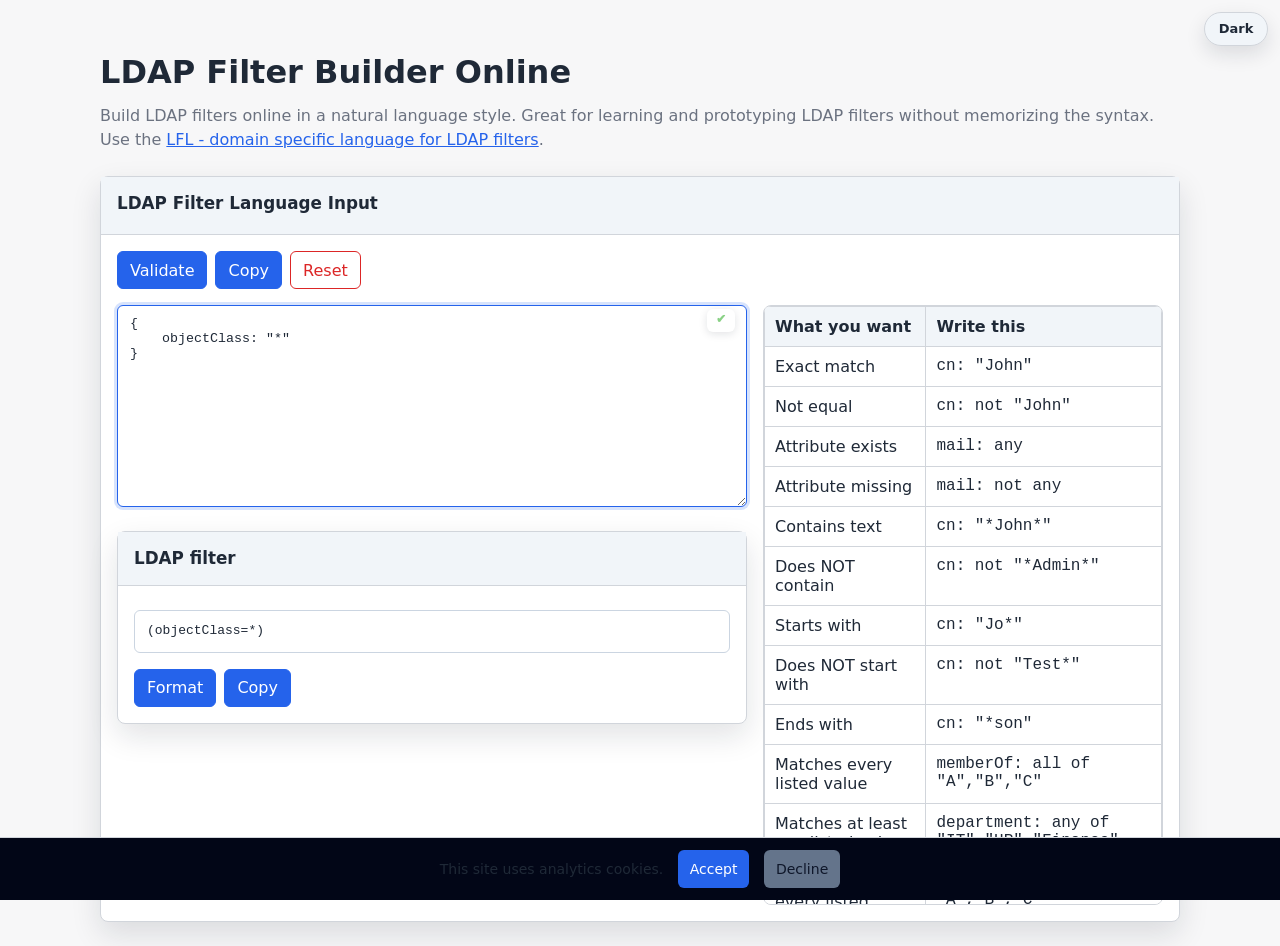
==== builder.html @ ffda8c88 "Add MIT license and source file license headers" ====
<!--
MIT License

Copyright (c) 2026 ldap-toolz contributors

Permission is hereby granted, free of charge, to any person obtaining a copy
of this software and associated documentation files (the "Software"), to deal
in the Software without restriction, including without limitation the rights
to use, copy, modify, merge, publish, distribute, sublicense, and/or sell
copies of the Software, and to permit persons to whom the Software is
furnished to do so, subject to the following conditions:

The above copyright notice and this permission notice shall be included in all
copies or substantial portions of the Software.

THE SOFTWARE IS PROVIDED "AS IS", WITHOUT WARRANTY OF ANY KIND, EXPRESS OR
IMPLIED, INCLUDING BUT NOT LIMITED TO THE WARRANTIES OF MERCHANTABILITY,
FITNESS FOR A PARTICULAR PURPOSE AND NONINFRINGEMENT. IN NO EVENT SHALL THE
AUTHORS OR COPYRIGHT HOLDERS BE LIABLE FOR ANY CLAIM, DAMAGES OR OTHER
LIABILITY, WHETHER IN AN ACTION OF CONTRACT, TORT OR OTHERWISE, ARISING FROM,
OUT OF OR IN CONNECTION WITH THE SOFTWARE OR THE USE OR OTHER DEALINGS IN THE
SOFTWARE.
-->

﻿<!DOCTYPE html>
<html lang="en">
<head>
    <meta charset="utf-8" />
    <meta name="viewport" content="width=device-width, initial-scale=1" />
    <title>LDAP Filter Builder Online</title>
    <meta name="description" content="Build LDAP filters online in a natural language style. Great for learning and prototyping LDAP filters without memorizing the syntax.">
    <link rel="icon" href="./favicon.ico" sizes="any">
    <link rel="icon" href="./favicon.png" type="image/png" sizes="32x32">
    <link rel="icon" href="./favicon.png" type="image/png" sizes="16x16">
    <link href="./app.css" rel="stylesheet" />
    <script src="./theme.js" defer></script>
    <script src="./dsl-parser.js"></script>
    <script src="./ldap-parser.js"></script>
</head>
<body>
    <div class="container">
        <div class="mb-4">
            <h1>LDAP Filter Builder Online</h1>
            <p class="text-muted">
                Build LDAP filters online in a natural language style. Great for learning and prototyping LDAP filters without memorizing the syntax.<br />Use the <a href="./dsl-manual.html" target="_blank">LFL - domain specific language for LDAP filters</a>.
            </p>
        </div>

        <div class="card shadow-sm">
            <div class="card-header">
                <h5 class="mb-1">LDAP Filter Language Input</h5>
                <small class="text-muted"></small>
            </div>
            <div class="card-body">
                <div class="mb-3 d-flex flex-wrap gap-2">
                    <button class="btn btn-primary" id="dslParseBtn">Validate</button>
                    <button class="btn btn-primary float" id="dslCopyBtn">Copy</button>
                    <button class="btn btn-outline-danger" id="dslClearBtn">Reset</button>
                </div>
                <div class="builder-layout">
                    <div>
                        <div class="position-relative">
                            <textarea id="dslInput" class="form-control" rows="12" spellcheck="false">
                            </textarea>
                            <span id="dslStatusBadge" class="badge bg-secondary status-inline">
                                Ready
                            </span>
                        </div>

                        <div>
                            <div id="dslError" class="mt-3 d-none">
                                <div id="dslErrorMessage" class="text-danger"></div>
                                <pre id="dslErrorCaret" class="caret-line mb-0"></pre>
                            </div>
                        </div>

                        <div class="card shadow-sm mt-4">
                            <div class="card-header">
                                <h5 class="card-title">LDAP filter</h5>
                            </div>
                            <div class="card-body">
                                <div id="ldapFilter" class="caret-line form-control"></div>

                                <div class="mt-3 d-flex flex-wrap gap-2">
                                    <button class="btn btn-primary float" id="ldapFormatBtn">Format</button>
                                    <button class="btn btn-primary float" id="btnCopy">Copy</button>
                                </div>
                            </div>
                        </div>
                    </div>

                    <div class="cheat-sheet">
                        <table title="LFL cheat sheet">
                            <tr><th>What you want</th><th>Write this</th></tr>
                            <tr><td>Exact match</td><td><code>cn: "John"</code></td></tr>
                            <tr><td>Not equal</td><td><code>cn: not "John"</code></td></tr>
                            <tr><td>Attribute exists</td><td><code>mail: any</code></td></tr>
                            <tr><td>Attribute missing</td><td><code>mail: not any</code></td></tr>
                            <tr><td>Contains text</td><td><code>cn: "*John*"</code></td></tr>
                            <tr><td>Does NOT contain</td><td><code>cn: not "*Admin*"</code></td></tr>
                            <tr><td>Starts with</td><td><code>cn: "Jo*"</code></td></tr>
                            <tr><td>Does NOT start with</td><td><code>cn: not "Test*"</code></td></tr>
                            <tr><td>Ends with</td><td><code>cn: "*son"</code></td></tr>
                            <tr><td>Matches every listed value</td><td><code>memberOf: all of "A","B","C"</code></td></tr>
                            <tr><td>Matches at least one listed value</td><td><code>department: any of "IT","HR","Finance"</code></td></tr>
                            <tr><td>Does NOT match every listed value</td><td><code>memberOf: not all of "A","B","C"</code></td></tr>
                            <tr><td>Does NOT match any listed value</td><td><code>department: not any of "IT","HR","Finance"</code></td></tr>
                            <tr><td>Approximately matches (fuzzy)</td><td><code>cn: similar to "Jon"</code></td></tr>
                            <tr><td>Does NOT approximately match</td><td><code>cn: not similar to "Jon"</code></td></tr>
                            <tr><td>Greater than or equal</td><td><code>age: &gt;= "18"</code></td></tr>
                            <tr><td>Less than or equal</td><td><code>age: &lt;= "65"</code></td></tr>
                            <tr><td>Less than</td><td><code>age: &lt; "18"</code></td></tr>
                            <tr><td>Greater than</td><td><code>age: &gt; "65"</code></td></tr>
                        </table>
                    </div>
                </div>
            </div>
        </div>

    </div>

    <div id="cookie-banner">
        This site uses analytics cookies.
        <button id="accept-cookies" class="btn btn-primary">Accept</button>
        <button id="decline-cookies" class="btn btn-secondary">Decline</button>
    </div>
    <script src="./ga.js"></script>

    <script src="./builder.js"></script>
</body>
</html>
---- app.css ----
/*
MIT License

Copyright (c) 2026 ldap-toolz contributors

Permission is hereby granted, free of charge, to any person obtaining a copy
of this software and associated documentation files (the "Software"), to deal
in the Software without restriction, including without limitation the rights
to use, copy, modify, merge, publish, distribute, sublicense, and/or sell
copies of the Software, and to permit persons to whom the Software is
furnished to do so, subject to the following conditions:

The above copyright notice and this permission notice shall be included in all
copies or substantial portions of the Software.

THE SOFTWARE IS PROVIDED "AS IS", WITHOUT WARRANTY OF ANY KIND, EXPRESS OR
IMPLIED, INCLUDING BUT NOT LIMITED TO THE WARRANTIES OF MERCHANTABILITY,
FITNESS FOR A PARTICULAR PURPOSE AND NONINFRINGEMENT. IN NO EVENT SHALL THE
AUTHORS OR COPYRIGHT HOLDERS BE LIABLE FOR ANY CLAIM, DAMAGES OR OTHER
LIABILITY, WHETHER IN AN ACTION OF CONTRACT, TORT OR OTHERWISE, ARISING FROM,
OUT OF OR IN CONNECTION WITH THE SOFTWARE OR THE USE OR OTHER DEALINGS IN THE
SOFTWARE.
*/

* {
    box-sizing: border-box;
}

:root {
    color-scheme: dark;
    --bg: #0f172a;
    --panel: #111827;
    --panel-soft: #172033;
    --text: #e5e7eb;
    --muted: #9ca3af;
    --border: #334155;
    --primary: #60a5fa;
    --primary-hover: #3b82f6;
    --primary-text: #07111f;
    --danger: #f87171;
    --danger-hover: #ef4444;
    --secondary: #94a3b8;
    --secondary-hover: #cbd5e1;
    --control-bg: #0b1220;
    --control-border: #475569;
    --focus-ring: rgba(96, 165, 250, 0.25);
    --shadow: rgba(0, 0, 0, 0.35);
}

:root[data-theme="light"] {
    color-scheme: light;
    --bg: #f7f7f8;
    --panel: #ffffff;
    --panel-soft: #f1f5f9;
    --text: #1f2937;
    --muted: #6b7280;
    --border: #d1d5db;
    --primary: #2563eb;
    --primary-hover: #1d4ed8;
    --primary-text: #ffffff;
    --danger: #dc2626;
    --danger-hover: #b91c1c;
    --secondary: #64748b;
    --secondary-hover: #475569;
    --control-bg: #ffffff;
    --control-border: #cbd5e1;
    --focus-ring: rgba(37, 99, 235, 0.18);
    --shadow: rgba(15, 23, 42, 0.12);
}

body {
    margin: 0;
    padding: 24px;
    background: var(--bg);
    color: var(--text);
    font-family: system-ui, -apple-system, BlinkMacSystemFont, "Segoe UI", sans-serif;
    line-height: 1.5;
}

a {
    color: var(--primary);
}

a:hover {
    color: var(--secondary-hover);
}

h1,
h5,
p {
    margin-top: 0;
}

h1 {
    margin-bottom: 8px;
    font-size: 2rem;
}

h2 {
    margin-top: 32px;
    border-bottom: 1px solid var(--border);
    padding-bottom: 6px;
}

h5 {
    font-size: 1.05rem;
}

pre {
    padding: 12px;
    overflow-x: auto;
    border: 1px solid var(--border);
    border-radius: 8px;
    background: var(--control-bg);
    color: var(--text);
}

code {
    font-family: ui-monospace, SFMono-Regular, Menlo, Consolas, monospace;
}

table {
    width: 100%;
    border-collapse: collapse;
}

th,
td {
    padding: 10px;
    border: 1px solid var(--border);
    vertical-align: top;
}

th {
    background: var(--panel-soft);
    text-align: left;
}

.container {
    width: min(100%, 1080px);
    margin: 0 auto;
}

.manual {
    width: min(100%, 980px);
    margin: 0 auto;
    padding-bottom: 32px;
}

.note {
    margin: 16px 0;
    padding: 10px 12px;
    border-left: 4px solid var(--primary);
    border-radius: 0 8px 8px 0;
    background: rgba(96, 165, 250, 0.12);
}

.row {
    display: flex;
    flex-wrap: wrap;
    margin-left: -8px;
    margin-right: -8px;
}

.row > * {
    width: 100%;
    padding-left: 8px;
    padding-right: 8px;
}

.g-3 {
    row-gap: 16px;
}

.col-12 {
    flex: 0 0 100%;
    max-width: 100%;
}

.card {
    background: var(--panel);
    border: 1px solid var(--border);
    border-radius: 8px;
}

.card-header {
    padding: 14px 16px;
    border-bottom: 1px solid var(--border);
    background: var(--panel-soft);
}

.card-body {
    padding: 16px;
}

.card-title {
    margin-bottom: 0;
}

.card-subtitle,
.text-muted {
    color: var(--muted);
}

.shadow-sm {
    box-shadow: 0 12px 30px var(--shadow);
}

.btn {
    display: inline-flex;
    align-items: center;
    justify-content: center;
    min-height: 38px;
    padding: 8px 12px;
    border: 1px solid transparent;
    border-radius: 6px;
    background: transparent;
    color: var(--text);
    font: inherit;
    line-height: 1.2;
    text-decoration: none;
    cursor: pointer;
}

.btn-primary {
    background: var(--primary);
    border-color: var(--primary);
    color: var(--primary-text);
}

.btn-primary:hover {
    background: var(--primary-hover);
    border-color: var(--primary-hover);
    color: #fff;
}

.btn-secondary,
.btn-outline-secondary {
    border-color: var(--secondary);
    color: var(--secondary);
}

.btn-secondary {
    background: var(--secondary);
    color: #0f172a;
}

.btn-secondary:hover,
.btn-outline-secondary:hover {
    background: var(--secondary-hover);
    border-color: var(--secondary-hover);
    color: #0f172a;
}

.btn-outline-danger {
    border-color: var(--danger);
    color: var(--danger);
}

.btn-outline-danger:hover {
    background: var(--danger-hover);
    border-color: var(--danger-hover);
    color: #fff;
}

.form-control {
    display: block;
    width: 100%;
    padding: 10px 12px;
    border: 1px solid var(--control-border);
    border-radius: 6px;
    background: var(--control-bg);
    color: var(--text);
}

.form-control:focus {
    border-color: var(--primary);
    box-shadow: 0 0 0 3px var(--focus-ring);
    outline: none;
}

.form-control::placeholder {
    color: var(--muted);
}

.badge {
    display: inline-block;
}

.bg-secondary {
    background: var(--secondary);
    color: #0f172a;
}

.text-danger {
    color: var(--danger);
}

.position-relative {
    position: relative;
}

.d-flex {
    display: flex;
}

.flex-wrap {
    flex-wrap: wrap;
}

.gap-2 {
    gap: 8px;
}

.d-none {
    display: none !important;
}

.mb-0 {
    margin-bottom: 0;
}

.mb-1 {
    margin-bottom: 4px;
}

.mb-2 {
    margin-bottom: 8px;
}

.mb-3 {
    margin-bottom: 16px;
}

.mb-4 {
    margin-bottom: 24px;
}

.mt-3 {
    margin-top: 16px;
}

.mt-4 {
    margin-top: 24px;
}

.me-2 {
    margin-right: 8px;
}

.list {
    margin: 0;
    padding-left: 20px;
}

textarea {
    font-family: ui-monospace, SFMono-Regular, Menlo, Consolas, monospace;
}

.ast-node {
    cursor: pointer;
    user-select: none;
}

.ast-children {
    margin-left: 16px;
    display: none;
}

.ast-node.open > .ast-children {
    display: block;
}

.ast-label {
    font-weight: 600;
}

.status-inline {
    position: absolute;
    top: 4px;
    right: 12px;
    z-index: 2;
    padding: 4px 9px;
    border-radius: 6px;
    font-size: 12px;
    font-family: ui-monospace, SFMono-Regular, Menlo, Consolas, monospace;
    font-weight: 600;
    line-height: 1.2;
    background: transparent;
    color: var(--text);
    box-shadow: 0 2px 8px var(--shadow);
    pointer-events: none;
}

    .status-inline .icon {
        font-weight: 700;
    }

    .status-inline.error .icon {
        color: #f48771; /* VSCode-like red */
    }

    .status-inline.ok .icon {
        color: #89d185;
    }

    .status-inline.warn .icon {
        color: #cca700;
    }

.caret-line {
    margin-top: 8px;
    white-space: pre-wrap;
    word-break: break-word;
    font: 13px/1.55 ui-monospace, SFMono-Regular, Menlo, Consolas, monospace;
    color: var(--text);
}

#cookie-banner {
    position: fixed;
    bottom: 0;
    left: 0;
    right: 0;
    background: #020617;
    color: var(--text);
    border-top: 1px solid var(--border);
    padding: 12px;
    font-size: 14px;
    display: none;
    z-index: 9999;
    text-align: center;
}

    #cookie-banner button {
        margin-left: 10px;
        padding: 6px 12px;
        border: none;
        cursor: pointer;
    }

.syntax-tree {
    font-size: 9px;
}

.theme-toggle {
    position: fixed;
    top: 12px;
    right: 12px;
    z-index: 10000;
    min-width: 64px;
    min-height: 34px;
    padding: 6px 10px;
    border: 1px solid var(--border);
    border-radius: 999px;
    background: var(--panel-soft);
    color: var(--text);
    box-shadow: 0 8px 20px var(--shadow);
    font: 600 13px/1.2 system-ui, -apple-system, BlinkMacSystemFont, "Segoe UI", sans-serif;
    cursor: pointer;
}

.theme-toggle:hover {
    border-color: var(--primary);
    color: var(--primary);
}

.builder-layout {
    display: grid;
    grid-template-columns: minmax(0, 1fr) 400px;
    gap: 16px;
    align-items: start;
}

.cheat-sheet {
    border: 1px solid var(--border);
    border-radius: 8px;
    background: var(--control-bg);
    font-size: 0.8rem;
    max-height: 600px;
    overflow-y: auto;
}

button.float {
    float: right;
}

@media (max-width: 960px) {
    .builder-layout {
        grid-template-columns: 1fr;
    }
}
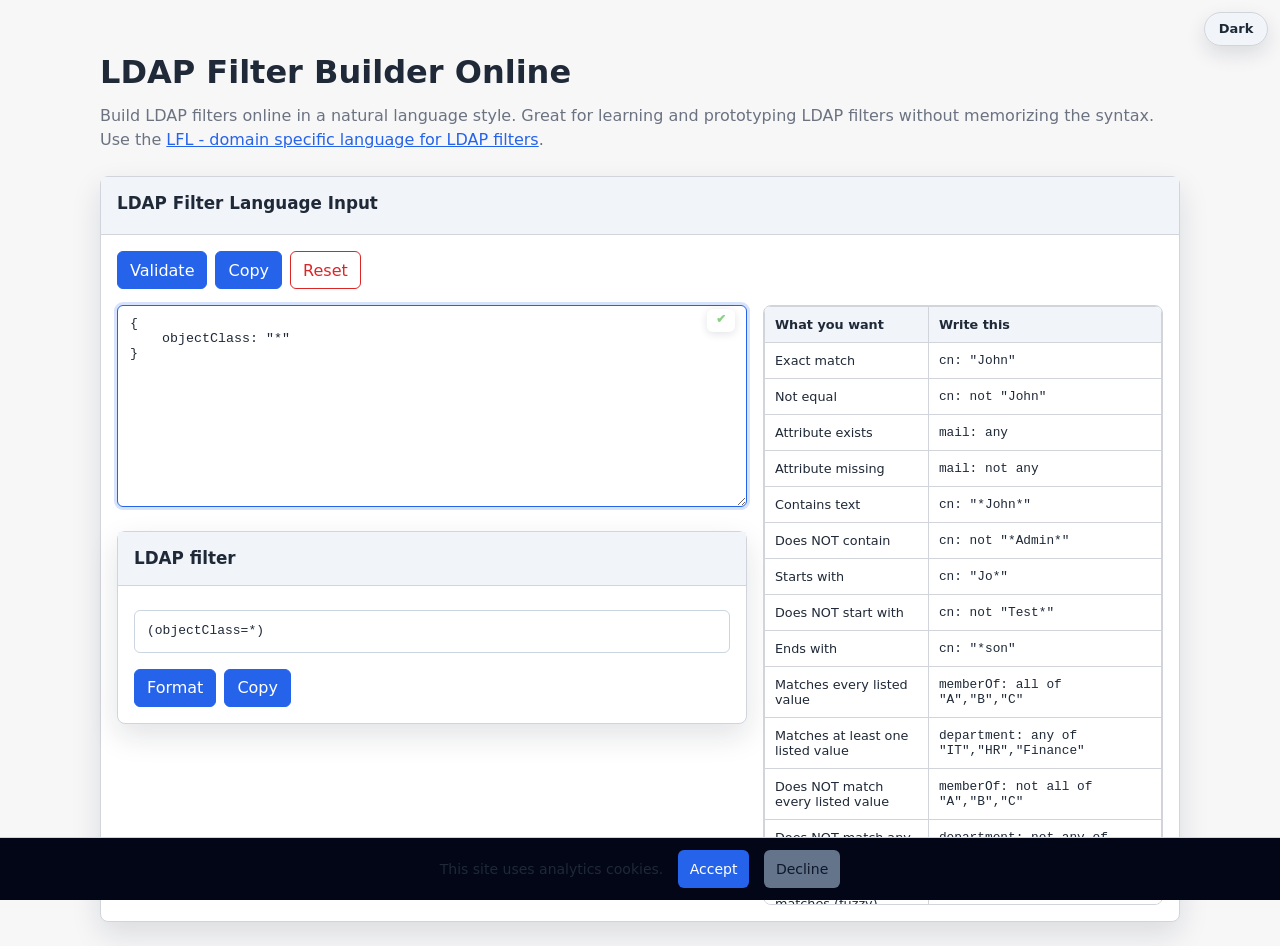
==== commit 65154ec9: "Updates for SEO" ====
--- a/builder.html
+++ b/builder.html
@@ -29,6 +29,14 @@
     <meta name="viewport" content="width=device-width, initial-scale=1" />
     <title>LDAP Filter Builder Online</title>
     <meta name="description" content="Build LDAP filters online in a natural language style. Great for learning and prototyping LDAP filters without memorizing the syntax.">
+    <meta name="robots" content="index, follow">
+    <link rel="canonical" href="https://karel66.github.io/ldap-toolz/builder.html">
+    <meta property="og:type" content="website">
+    <meta property="og:title" content="LDAP Filter Builder Online">
+    <meta property="og:description" content="Build valid LDAP filters with LFL, a readable LDAP filter language for learning and prototyping LDAP queries.">
+    <meta property="og:url" content="https://karel66.github.io/ldap-toolz/builder.html">
+    <meta property="og:image" content="https://karel66.github.io/ldap-toolz/favicon.png">
+    <meta name="twitter:card" content="summary">
     <link rel="icon" href="./favicon.ico" sizes="any">
     <link rel="icon" href="./favicon.png" type="image/png" sizes="32x32">
     <link rel="icon" href="./favicon.png" type="image/png" sizes="16x16">
@@ -36,6 +44,17 @@
     <script src="./theme.js" defer></script>
     <script src="./dsl-parser.js"></script>
     <script src="./ldap-parser.js"></script>
+    <script type="application/ld+json">
+    {
+        "@context": "https://schema.org",
+        "@type": "WebApplication",
+        "name": "LDAP Filter Builder",
+        "url": "https://karel66.github.io/ldap-toolz/builder.html",
+        "applicationCategory": "DeveloperApplication",
+        "operatingSystem": "Any",
+        "description": "Build LDAP search filters with LFL, a readable domain specific language for LDAP filters."
+    }
+    </script>
 </head>
 <body>
     <div class="container">
--- a/app.css
+++ b/app.css
@@ -122,6 +122,7 @@
 table {
     width: 100%;
     border-collapse: collapse;
+    font-size: 0.8rem;
 }
 
 th,
@@ -153,6 +154,36 @@
     border-left: 4px solid var(--primary);
     border-radius: 0 8px 8px 0;
     background: rgba(96, 165, 250, 0.12);
+}
+
+.toc {
+    margin: 24px 0;
+    padding: 16px;
+    border: 1px solid var(--border);
+    border-radius: 8px;
+    background: var(--panel);
+    box-shadow: 0 8px 20px var(--shadow);
+}
+
+.toc h2 {
+    margin-top: 0;
+}
+
+.toc ol {
+    columns: 2;
+    margin: 0;
+    padding-left: 20px;
+}
+
+.toc li {
+    break-inside: avoid;
+    margin-bottom: 6px;
+}
+
+@media (max-width: 700px) {
+    .toc ol {
+        columns: 1;
+    }
 }
 
 .row {
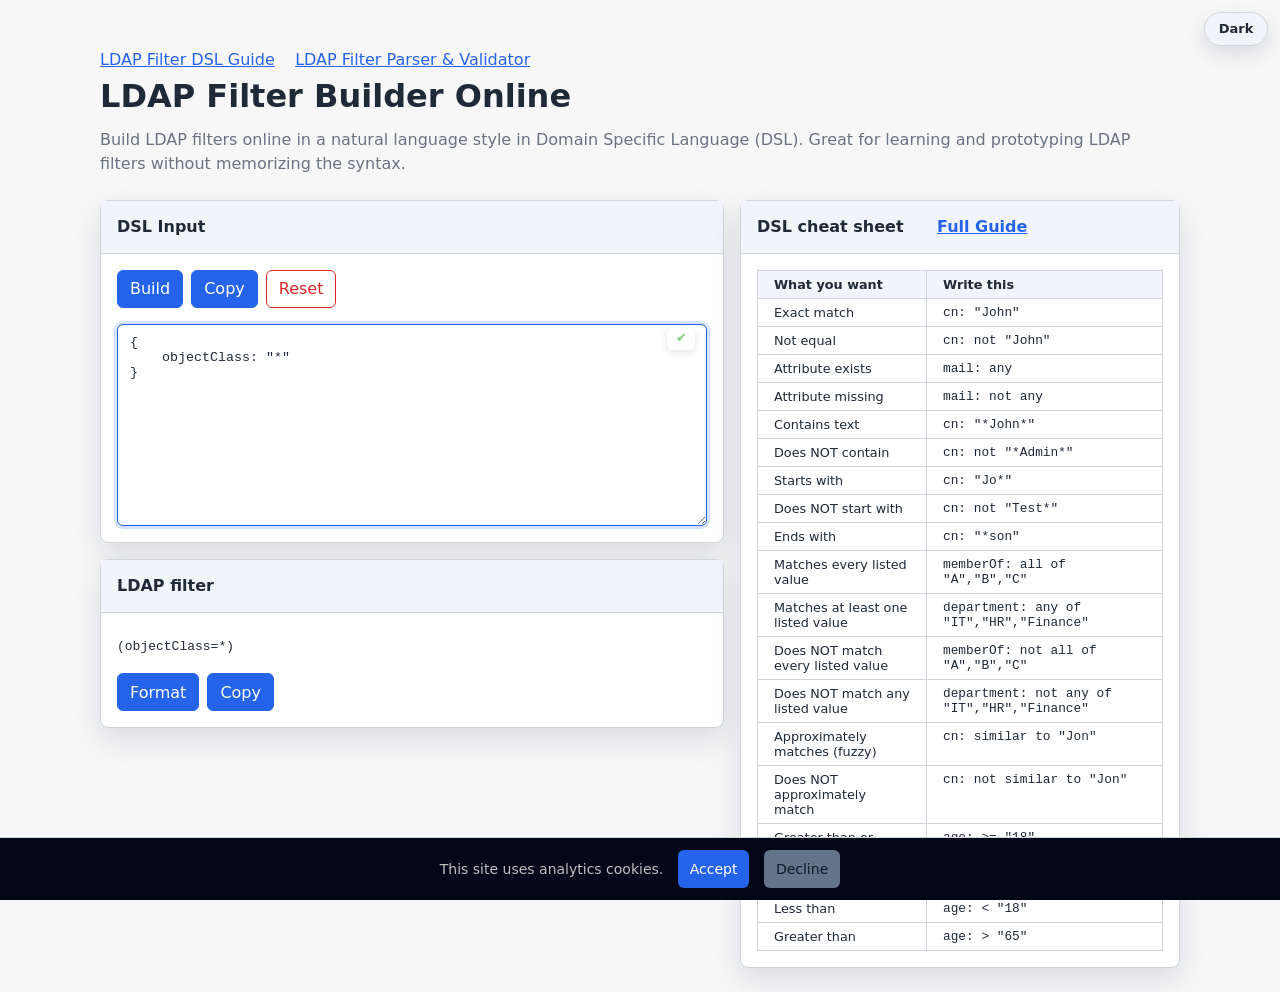
==== commit 8e1719d4: "Improve layout, add navigation" ====
--- a/builder.html
+++ b/builder.html
@@ -21,8 +21,8 @@
 OUT OF OR IN CONNECTION WITH THE SOFTWARE OR THE USE OR OTHER DEALINGS IN THE
 SOFTWARE.
 -->
-
-﻿<!DOCTYPE html>
+﻿
+<!DOCTYPE html>
 <html lang="en">
 <head>
     <meta charset="utf-8" />
@@ -33,7 +33,7 @@
     <link rel="canonical" href="https://karel66.github.io/ldap-toolz/builder.html">
     <meta property="og:type" content="website">
     <meta property="og:title" content="LDAP Filter Builder Online">
-    <meta property="og:description" content="Build valid LDAP filters with LFL, a readable LDAP filter language for learning and prototyping LDAP queries.">
+    <meta property="og:description" content="Build valid LDAP filters in a readable LDAP Filter DSL for learning and prototyping LDAP queries.">
     <meta property="og:url" content="https://karel66.github.io/ldap-toolz/builder.html">
     <meta property="og:image" content="https://karel66.github.io/ldap-toolz/favicon.png">
     <meta name="twitter:card" content="summary">
@@ -45,95 +45,103 @@
     <script src="./dsl-parser.js"></script>
     <script src="./ldap-parser.js"></script>
     <script type="application/ld+json">
-    {
-        "@context": "https://schema.org",
-        "@type": "WebApplication",
-        "name": "LDAP Filter Builder",
-        "url": "https://karel66.github.io/ldap-toolz/builder.html",
-        "applicationCategory": "DeveloperApplication",
-        "operatingSystem": "Any",
-        "description": "Build LDAP search filters with LFL, a readable domain specific language for LDAP filters."
-    }
+        {
+            "@context": "https://schema.org",
+            "@type": "WebApplication",
+            "name": "LDAP Filter Builder",
+            "url": "https://karel66.github.io/ldap-toolz/builder.html",
+            "applicationCategory": "DeveloperApplication",
+            "operatingSystem": "Any",
+            "description": "Build LDAP search filters in a readable domain specific language for LDAP filters."
+        }
     </script>
 </head>
 <body>
+
     <div class="container">
+        <nav class="site-nav" aria-label="Main navigation">
+            <a href="./dsl-manual.html">LDAP Filter DSL Guide</a>
+            &nbsp;&nbsp;
+            <a href="./parser.html">LDAP Filter Parser &amp; Validator</a>
+        </nav>
         <div class="mb-4">
             <h1>LDAP Filter Builder Online</h1>
             <p class="text-muted">
-                Build LDAP filters online in a natural language style. Great for learning and prototyping LDAP filters without memorizing the syntax.<br />Use the <a href="./dsl-manual.html" target="_blank">LFL - domain specific language for LDAP filters</a>.
+                Build LDAP filters online in a natural language style in Domain Specific Language (DSL). Great for learning and prototyping LDAP filters without memorizing the syntax.
             </p>
         </div>
 
-        <div class="card shadow-sm">
-            <div class="card-header">
-                <h5 class="mb-1">LDAP Filter Language Input</h5>
-                <small class="text-muted"></small>
-            </div>
-            <div class="card-body">
-                <div class="mb-3 d-flex flex-wrap gap-2">
-                    <button class="btn btn-primary" id="dslParseBtn">Validate</button>
-                    <button class="btn btn-primary float" id="dslCopyBtn">Copy</button>
-                    <button class="btn btn-outline-danger" id="dslClearBtn">Reset</button>
-                </div>
-                <div class="builder-layout">
-                    <div>
+        <div class="builder-layout">
+            <div class="builder-left">
+                <div class="card shadow-sm">
+                    <div class="card-header">
+                        <strong>DSL Input</strong>
+                    </div>
+                    <div class="card-body">
+                        <div class="mb-3 d-flex flex-wrap gap-2">
+                            <button class="btn btn-primary" id="dslParseBtn">Build</button>
+                            <button class="btn btn-primary" id="dslCopyBtn">Copy</button>
+                            <button class="btn btn-outline-danger" id="dslClearBtn">Reset</button>
+                        </div>
+
                         <div class="position-relative">
-                            <textarea id="dslInput" class="form-control" rows="12" spellcheck="false">
-                            </textarea>
+                            <textarea id="dslInput" class="form-control" rows="12" spellcheck="false"></textarea>
                             <span id="dslStatusBadge" class="badge bg-secondary status-inline">
                                 Ready
                             </span>
                         </div>
 
-                        <div>
-                            <div id="dslError" class="mt-3 d-none">
-                                <div id="dslErrorMessage" class="text-danger"></div>
-                                <pre id="dslErrorCaret" class="caret-line mb-0"></pre>
-                            </div>
-                        </div>
-
-                        <div class="card shadow-sm mt-4">
-                            <div class="card-header">
-                                <h5 class="card-title">LDAP filter</h5>
-                            </div>
-                            <div class="card-body">
-                                <div id="ldapFilter" class="caret-line form-control"></div>
-
-                                <div class="mt-3 d-flex flex-wrap gap-2">
-                                    <button class="btn btn-primary float" id="ldapFormatBtn">Format</button>
-                                    <button class="btn btn-primary float" id="btnCopy">Copy</button>
-                                </div>
-                            </div>
+                        <div id="dslError" class="mt-3 d-none">
+                            <div id="dslErrorMessage" class="text-danger"></div>
+                            <pre id="dslErrorCaret" class="caret-line mb-0"></pre>
                         </div>
                     </div>
+                </div>
 
-                    <div class="cheat-sheet">
-                        <table title="LFL cheat sheet">
-                            <tr><th>What you want</th><th>Write this</th></tr>
-                            <tr><td>Exact match</td><td><code>cn: "John"</code></td></tr>
-                            <tr><td>Not equal</td><td><code>cn: not "John"</code></td></tr>
-                            <tr><td>Attribute exists</td><td><code>mail: any</code></td></tr>
-                            <tr><td>Attribute missing</td><td><code>mail: not any</code></td></tr>
-                            <tr><td>Contains text</td><td><code>cn: "*John*"</code></td></tr>
-                            <tr><td>Does NOT contain</td><td><code>cn: not "*Admin*"</code></td></tr>
-                            <tr><td>Starts with</td><td><code>cn: "Jo*"</code></td></tr>
-                            <tr><td>Does NOT start with</td><td><code>cn: not "Test*"</code></td></tr>
-                            <tr><td>Ends with</td><td><code>cn: "*son"</code></td></tr>
-                            <tr><td>Matches every listed value</td><td><code>memberOf: all of "A","B","C"</code></td></tr>
-                            <tr><td>Matches at least one listed value</td><td><code>department: any of "IT","HR","Finance"</code></td></tr>
-                            <tr><td>Does NOT match every listed value</td><td><code>memberOf: not all of "A","B","C"</code></td></tr>
-                            <tr><td>Does NOT match any listed value</td><td><code>department: not any of "IT","HR","Finance"</code></td></tr>
-                            <tr><td>Approximately matches (fuzzy)</td><td><code>cn: similar to "Jon"</code></td></tr>
-                            <tr><td>Does NOT approximately match</td><td><code>cn: not similar to "Jon"</code></td></tr>
-                            <tr><td>Greater than or equal</td><td><code>age: &gt;= "18"</code></td></tr>
-                            <tr><td>Less than or equal</td><td><code>age: &lt;= "65"</code></td></tr>
-                            <tr><td>Less than</td><td><code>age: &lt; "18"</code></td></tr>
-                            <tr><td>Greater than</td><td><code>age: &gt; "65"</code></td></tr>
-                        </table>
+                <div class="card shadow-sm">
+                    <div class="card-header">
+                        <strong>LDAP filter</strong>
+                    </div>
+                    <div class="card-body">
+                        <div id="ldapFilter" class="caret-line"></div>
+
+                        <div class="mt-3 d-flex flex-wrap gap-2">
+                            <button class="btn btn-primary" id="ldapFormatBtn">Format</button>
+                            <button class="btn btn-primary" id="btnCopy">Copy</button>
+                        </div>
                     </div>
                 </div>
             </div>
+
+            <aside class="card shadow-sm cheat-sheet" aria-label="DSL cheat sheet">
+                <div class="card-header">
+                    <strong>DSL cheat sheet &nbsp;&nbsp;&nbsp;&nbsp;&nbsp;<a href="./dsl-manual.html">Full Guide</a></strong>
+                </div>
+                <div class="card-body">
+                    <table title="DSL cheat sheet">
+                        <tr><th>What you want</th><th>Write this</th></tr>
+                        <tr><td>Exact match</td><td><code>cn: "John"</code></td></tr>
+                        <tr><td>Not equal</td><td><code>cn: not "John"</code></td></tr>
+                        <tr><td>Attribute exists</td><td><code>mail: any</code></td></tr>
+                        <tr><td>Attribute missing</td><td><code>mail: not any</code></td></tr>
+                        <tr><td>Contains text</td><td><code>cn: "*John*"</code></td></tr>
+                        <tr><td>Does NOT contain</td><td><code>cn: not "*Admin*"</code></td></tr>
+                        <tr><td>Starts with</td><td><code>cn: "Jo*"</code></td></tr>
+                        <tr><td>Does NOT start with</td><td><code>cn: not "Test*"</code></td></tr>
+                        <tr><td>Ends with</td><td><code>cn: "*son"</code></td></tr>
+                        <tr><td>Matches every listed value</td><td><code>memberOf: all of "A","B","C"</code></td></tr>
+                        <tr><td>Matches at least one listed value</td><td><code>department: any of "IT","HR","Finance"</code></td></tr>
+                        <tr><td>Does NOT match every listed value</td><td><code>memberOf: not all of "A","B","C"</code></td></tr>
+                        <tr><td>Does NOT match any listed value</td><td><code>department: not any of "IT","HR","Finance"</code></td></tr>
+                        <tr><td>Approximately matches (fuzzy)</td><td><code>cn: similar to "Jon"</code></td></tr>
+                        <tr><td>Does NOT approximately match</td><td><code>cn: not similar to "Jon"</code></td></tr>
+                        <tr><td>Greater than or equal</td><td><code>age: &gt;= "18"</code></td></tr>
+                        <tr><td>Less than or equal</td><td><code>age: &lt;= "65"</code></td></tr>
+                        <tr><td>Less than</td><td><code>age: &lt; "18"</code></td></tr>
+                        <tr><td>Greater than</td><td><code>age: &gt; "65"</code></td></tr>
+                    </table>
+                </div>
+            </aside>
         </div>
 
     </div>
--- a/app.css
+++ b/app.css
@@ -127,7 +127,7 @@
 
 th,
 td {
-    padding: 10px;
+    padding: 6px 16px 6px 16px;
     border: 1px solid var(--border);
     vertical-align: top;
 }
@@ -453,7 +453,7 @@
     left: 0;
     right: 0;
     background: #020617;
-    color: var(--text);
+    color: silver;
     border-top: 1px solid var(--border);
     padding: 12px;
     font-size: 14px;
@@ -497,26 +497,44 @@
 
 .builder-layout {
     display: grid;
-    grid-template-columns: minmax(0, 1fr) 400px;
+    grid-template-columns: minmax(0, 1fr) minmax(360px, 440px);
     gap: 16px;
-    align-items: start;
-}
-
+    align-items: stretch;
+}
+
+.builder-left {
+    display: flex;
+    flex-direction: column;
+    gap: 16px;
+    min-width: 0;
+}
+
+.builder-left > .card,
 .cheat-sheet {
-    border: 1px solid var(--border);
-    border-radius: 8px;
-    background: var(--control-bg);
-    font-size: 0.8rem;
-    max-height: 600px;
+    min-width: 0;
+}
+
+.cheat-sheet {
+    display: flex;
+    flex-direction: column;
+}
+
+.cheat-sheet .card-body {
+    flex: 1;
     overflow-y: auto;
 }
 
-button.float {
-    float: right;
+.cheat-sheet table {
+    margin: 0;
 }
 
 @media (max-width: 960px) {
     .builder-layout {
         grid-template-columns: 1fr;
     }
-}
+
+    .cheat-sheet .card-body {
+        max-height: none;
+        overflow: visible;
+    }
+}
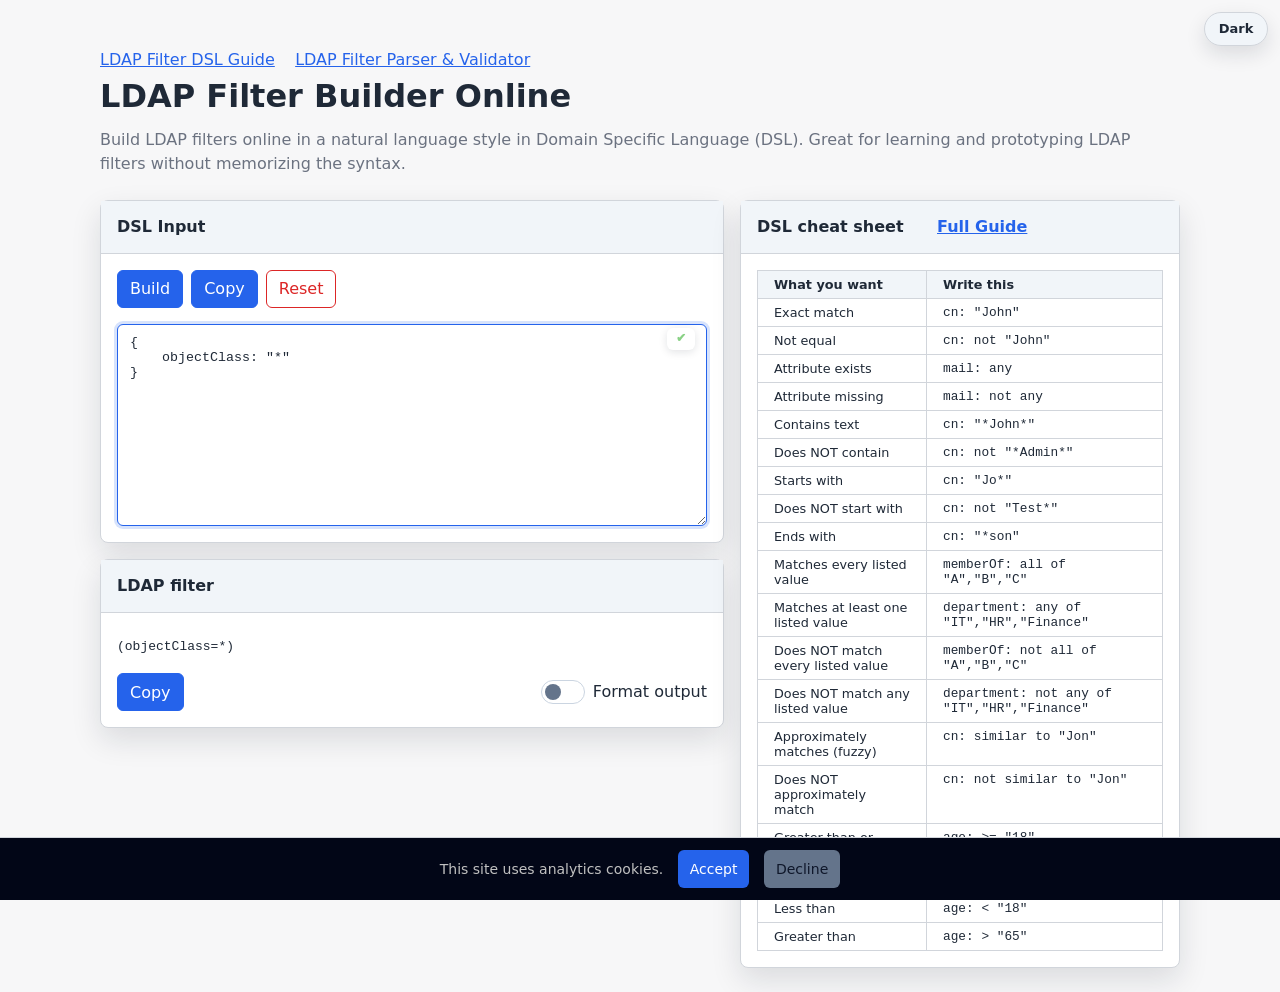
==== commit fccac938: "Add google tag" ====
--- a/builder.html
+++ b/builder.html
@@ -105,9 +105,14 @@
                     <div class="card-body">
                         <div id="ldapFilter" class="caret-line"></div>
 
-                        <div class="mt-3 d-flex flex-wrap gap-2">
-                            <button class="btn btn-primary" id="ldapFormatBtn">Format</button>
+                        <div class="mt-3 d-flex flex-wrap gap-2 output-actions">
                             <button class="btn btn-primary" id="btnCopy">Copy</button>
+                            <label class="switch-control">
+                                <input type="checkbox" id="ldapFormatToggle">
+                                <span class="switch-track" aria-hidden="true"></span>
+                                <span>Format output</span>
+                            </label>
+                           
                         </div>
                     </div>
                 </div>
--- a/app.css
+++ b/app.css
@@ -294,6 +294,68 @@
     color: #fff;
 }
 
+.switch-control {
+    display: inline-flex;
+    align-items: center;
+    gap: 8px;
+    min-height: 38px;
+    color: var(--text);
+    font: inherit;
+    cursor: pointer;
+    user-select: none;
+}
+
+.switch-control input {
+    position: absolute;
+    opacity: 0;
+    pointer-events: none;
+}
+
+.switch-track {
+    position: relative;
+    width: 44px;
+    height: 24px;
+    flex: 0 0 auto;
+    border: 1px solid var(--control-border);
+    border-radius: 999px;
+    background: var(--control-bg);
+    transition: background 120ms ease, border-color 120ms ease;
+}
+
+.switch-track::after {
+    content: "";
+    position: absolute;
+    top: 3px;
+    left: 3px;
+    width: 16px;
+    height: 16px;
+    border-radius: 50%;
+    background: var(--secondary);
+    transition: transform 120ms ease, background 120ms ease;
+}
+
+.switch-control input:checked + .switch-track {
+    border-color: var(--primary);
+    background: rgba(96, 165, 250, 0.22);
+}
+
+.switch-control input:checked + .switch-track::after {
+    transform: translateX(20px);
+    background: var(--primary);
+}
+
+.switch-control input:focus-visible + .switch-track {
+    box-shadow: 0 0 0 3px var(--focus-ring);
+}
+
+.output-actions {
+    align-items: center;
+}
+
+.output-actions .switch-control {
+    margin-left: auto;
+}
+
 .form-control {
     display: block;
     width: 100%;
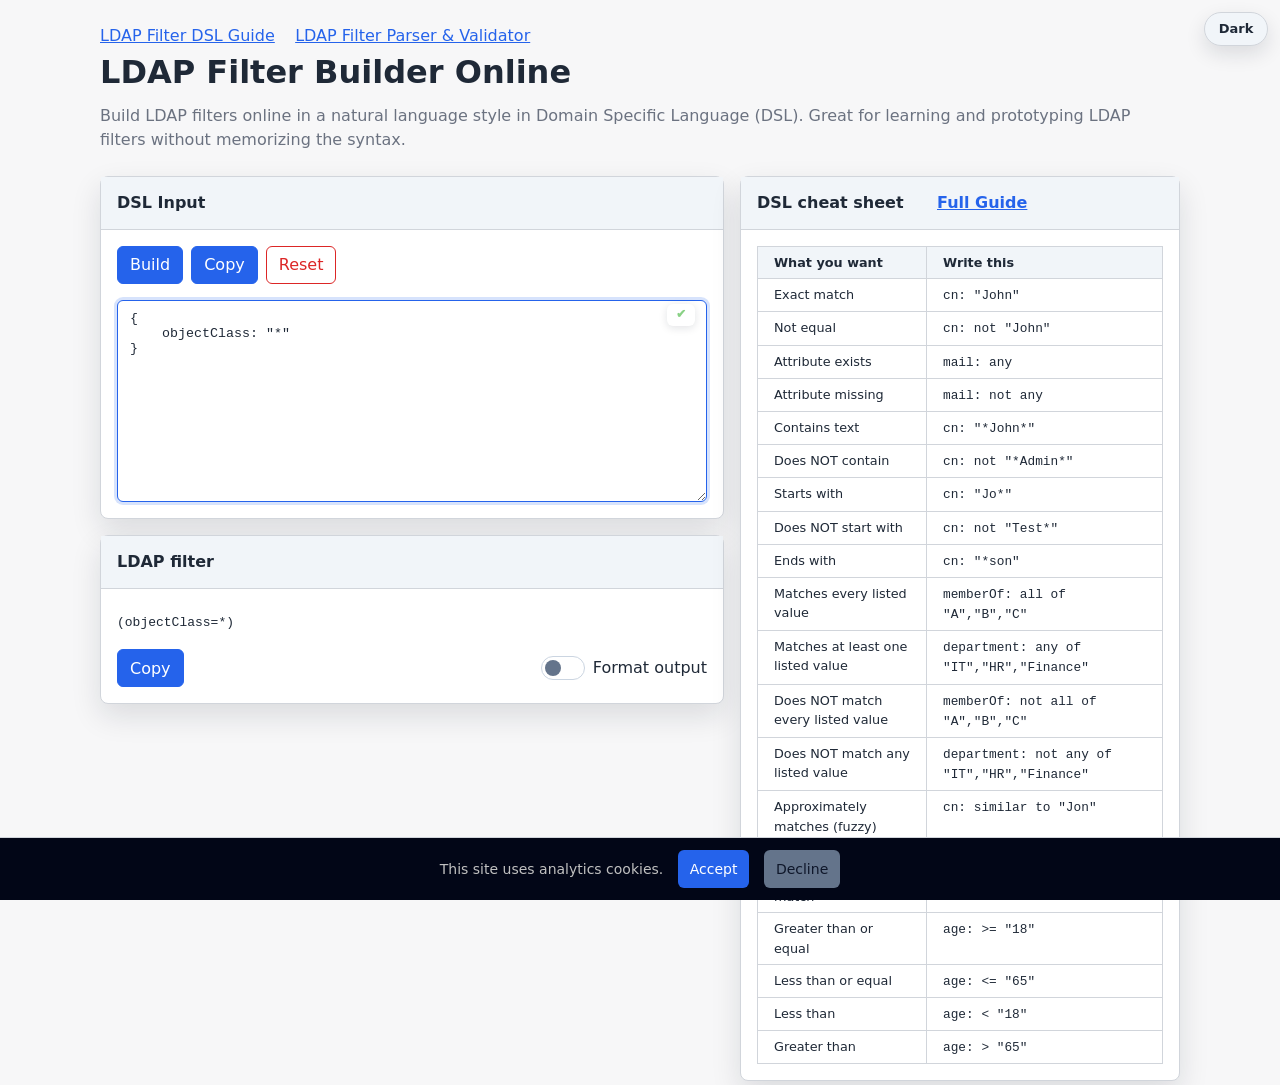
==== commit d704a97c: "Fix html pages" ====
--- a/builder.html
+++ b/builder.html
@@ -1,3 +1,6 @@
+﻿
+<!DOCTYPE html>
+<html lang="en">
 <!--
 MIT License
 
@@ -21,9 +24,7 @@
 OUT OF OR IN CONNECTION WITH THE SOFTWARE OR THE USE OR OTHER DEALINGS IN THE
 SOFTWARE.
 -->
-﻿
-<!DOCTYPE html>
-<html lang="en">
+
 <head>
     <meta charset="utf-8" />
     <meta name="viewport" content="width=device-width, initial-scale=1" />
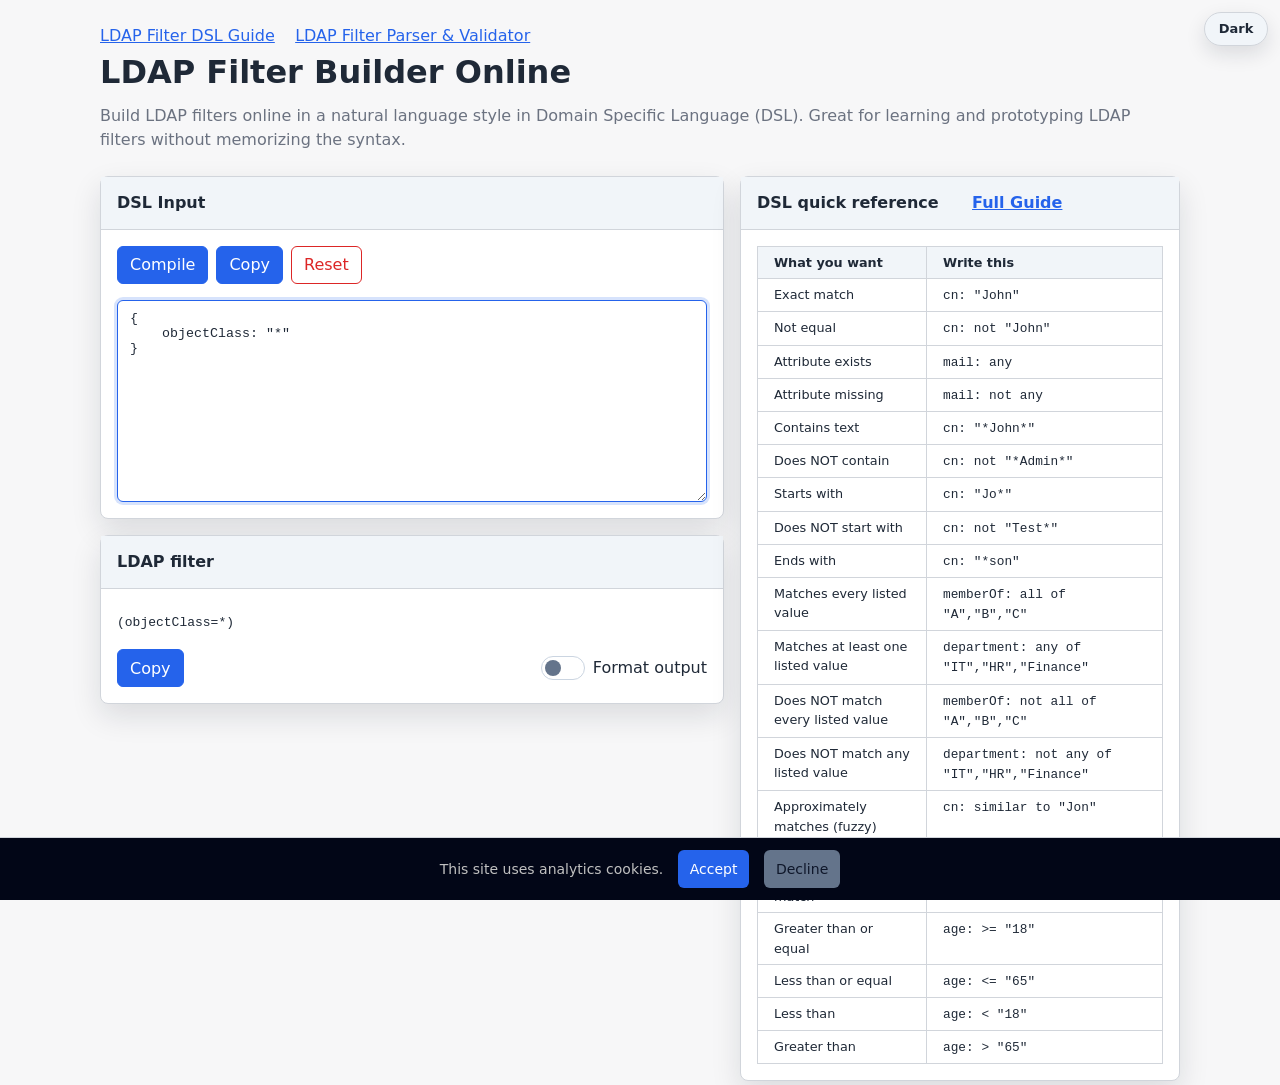
==== commit 19b545df: "Remove license from html pages" ====
--- a/builder.html
+++ b/builder.html
@@ -1,30 +1,6 @@
-﻿
+
 <!DOCTYPE html>
 <html lang="en">
-<!--
-MIT License
-
-Copyright (c) 2026 ldap-toolz contributors
-
-Permission is hereby granted, free of charge, to any person obtaining a copy
-of this software and associated documentation files (the "Software"), to deal
-in the Software without restriction, including without limitation the rights
-to use, copy, modify, merge, publish, distribute, sublicense, and/or sell
-copies of the Software, and to permit persons to whom the Software is
-furnished to do so, subject to the following conditions:
-
-The above copyright notice and this permission notice shall be included in all
-copies or substantial portions of the Software.
-
-THE SOFTWARE IS PROVIDED "AS IS", WITHOUT WARRANTY OF ANY KIND, EXPRESS OR
-IMPLIED, INCLUDING BUT NOT LIMITED TO THE WARRANTIES OF MERCHANTABILITY,
-FITNESS FOR A PARTICULAR PURPOSE AND NONINFRINGEMENT. IN NO EVENT SHALL THE
-AUTHORS OR COPYRIGHT HOLDERS BE LIABLE FOR ANY CLAIM, DAMAGES OR OTHER
-LIABILITY, WHETHER IN AN ACTION OF CONTRACT, TORT OR OTHERWISE, ARISING FROM,
-OUT OF OR IN CONNECTION WITH THE SOFTWARE OR THE USE OR OTHER DEALINGS IN THE
-SOFTWARE.
--->
-
 <head>
     <meta charset="utf-8" />
     <meta name="viewport" content="width=device-width, initial-scale=1" />
@@ -58,7 +34,6 @@
     </script>
 </head>
 <body>
-
     <div class="container">
         <nav class="site-nav" aria-label="Main navigation">
             <a href="./dsl-manual.html">LDAP Filter DSL Guide</a>
@@ -80,16 +55,13 @@
                     </div>
                     <div class="card-body">
                         <div class="mb-3 d-flex flex-wrap gap-2">
-                            <button class="btn btn-primary" id="dslParseBtn">Build</button>
+                            <button class="btn btn-primary" id="dslParseBtn">Compile</button>
                             <button class="btn btn-primary" id="dslCopyBtn">Copy</button>
                             <button class="btn btn-outline-danger" id="dslClearBtn">Reset</button>
                         </div>
 
                         <div class="position-relative">
                             <textarea id="dslInput" class="form-control" rows="12" spellcheck="false"></textarea>
-                            <span id="dslStatusBadge" class="badge bg-secondary status-inline">
-                                Ready
-                            </span>
                         </div>
 
                         <div id="dslError" class="mt-3 d-none">
@@ -113,7 +85,7 @@
                                 <span class="switch-track" aria-hidden="true"></span>
                                 <span>Format output</span>
                             </label>
-                           
+
                         </div>
                     </div>
                 </div>
@@ -121,7 +93,7 @@
 
             <aside class="card shadow-sm cheat-sheet" aria-label="DSL cheat sheet">
                 <div class="card-header">
-                    <strong>DSL cheat sheet &nbsp;&nbsp;&nbsp;&nbsp;&nbsp;<a href="./dsl-manual.html">Full Guide</a></strong>
+                    <strong>DSL quick reference &nbsp;&nbsp;&nbsp;&nbsp;&nbsp;<a href="./dsl-manual.html">Full Guide</a></strong>
                 </div>
                 <div class="card-body">
                     <table title="DSL cheat sheet">
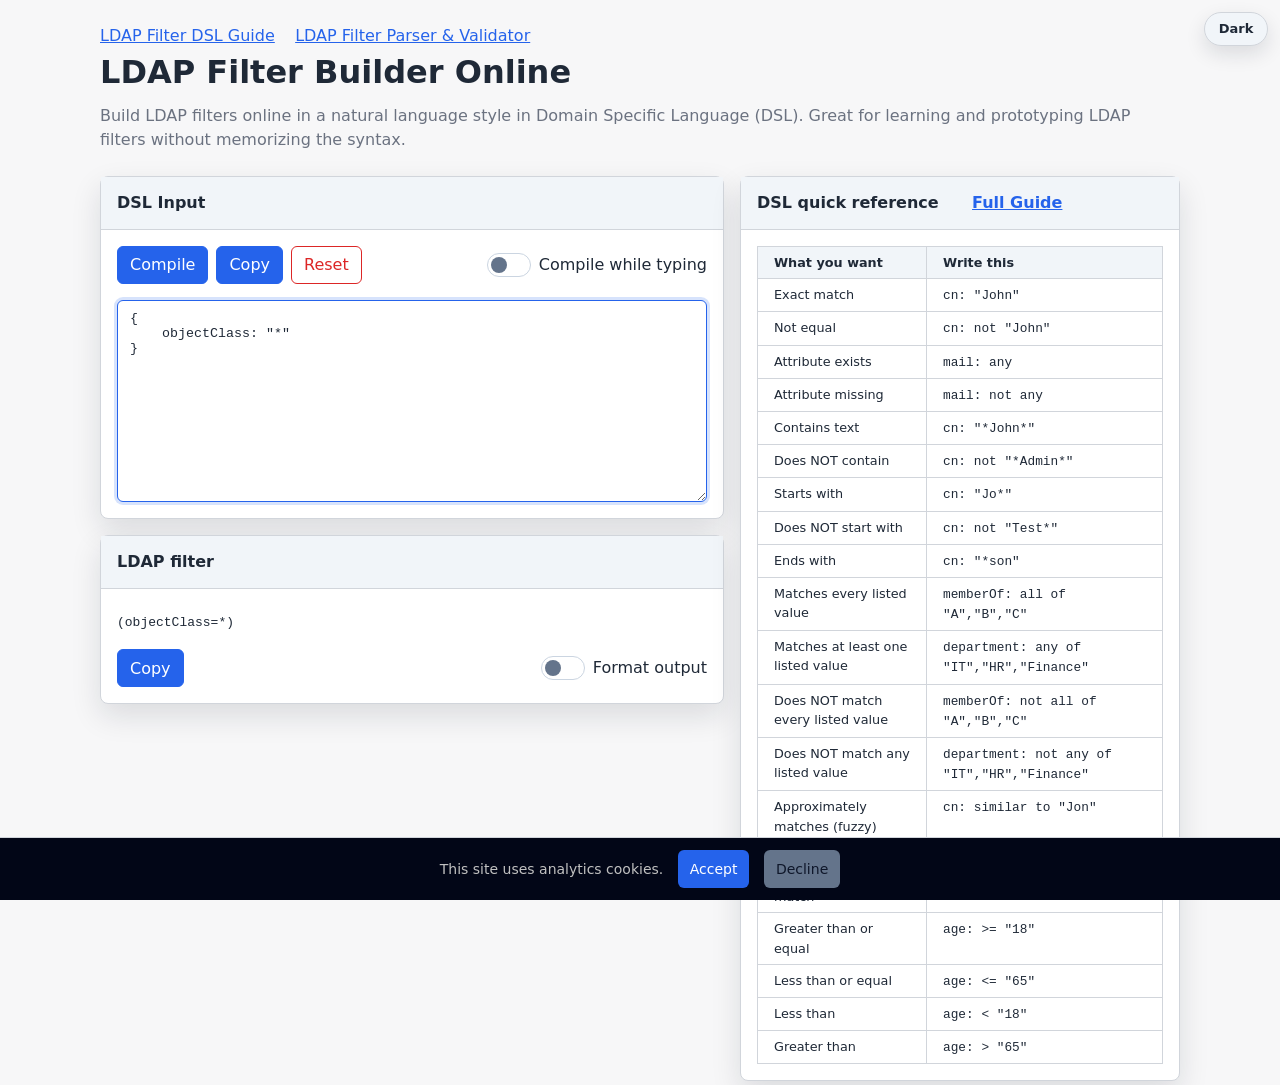
==== commit b81ccd11: "Redirect index to builder" ====
--- a/builder.html
+++ b/builder.html
@@ -54,10 +54,15 @@
                         <strong>DSL Input</strong>
                     </div>
                     <div class="card-body">
-                        <div class="mb-3 d-flex flex-wrap gap-2">
+                        <div class="mb-3 d-flex flex-wrap gap-2 output-actions">
                             <button class="btn btn-primary" id="dslParseBtn">Compile</button>
                             <button class="btn btn-primary" id="dslCopyBtn">Copy</button>
                             <button class="btn btn-outline-danger" id="dslClearBtn">Reset</button>
+                            <label class="switch-control">
+                                <input type="checkbox" id="dslCompileToggle">
+                                <span class="switch-track" aria-hidden="true"></span>
+                                <span>Compile while typing</span>
+                            </label>
                         </div>
 
                         <div class="position-relative">
